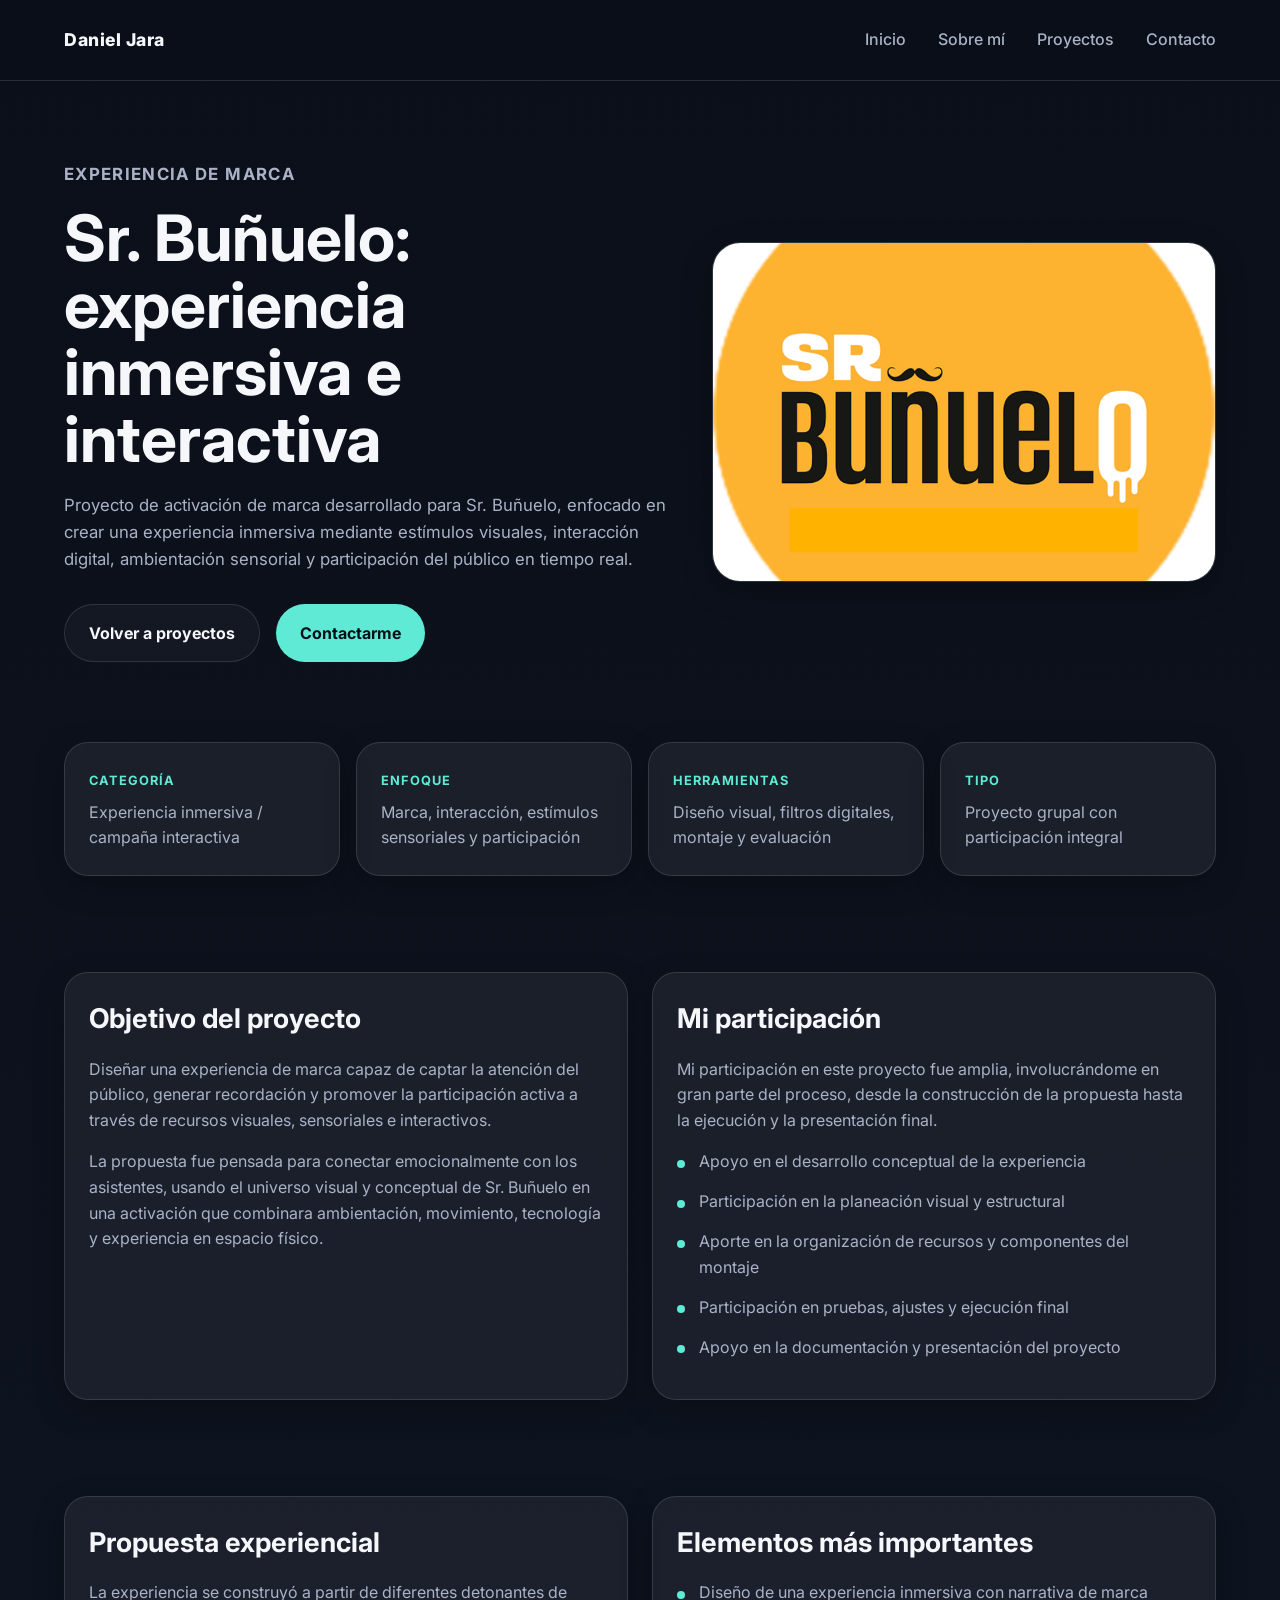
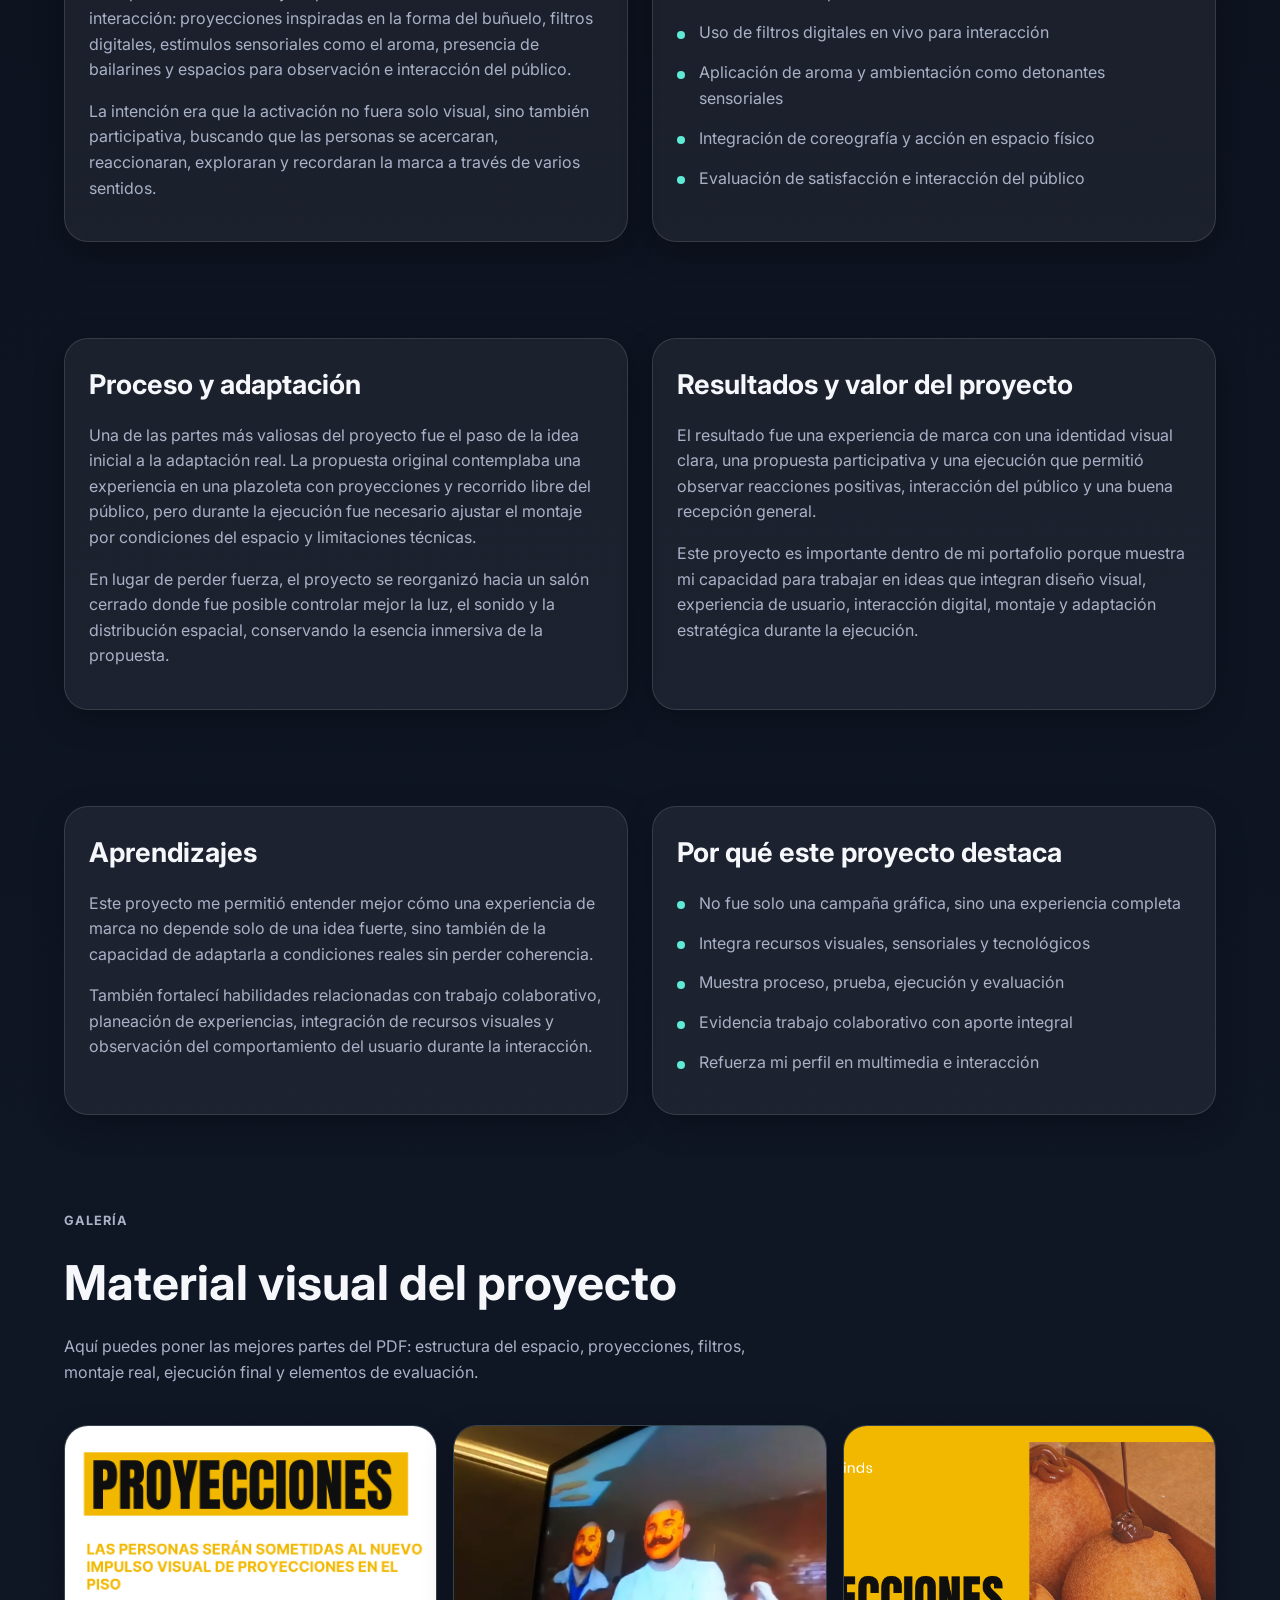
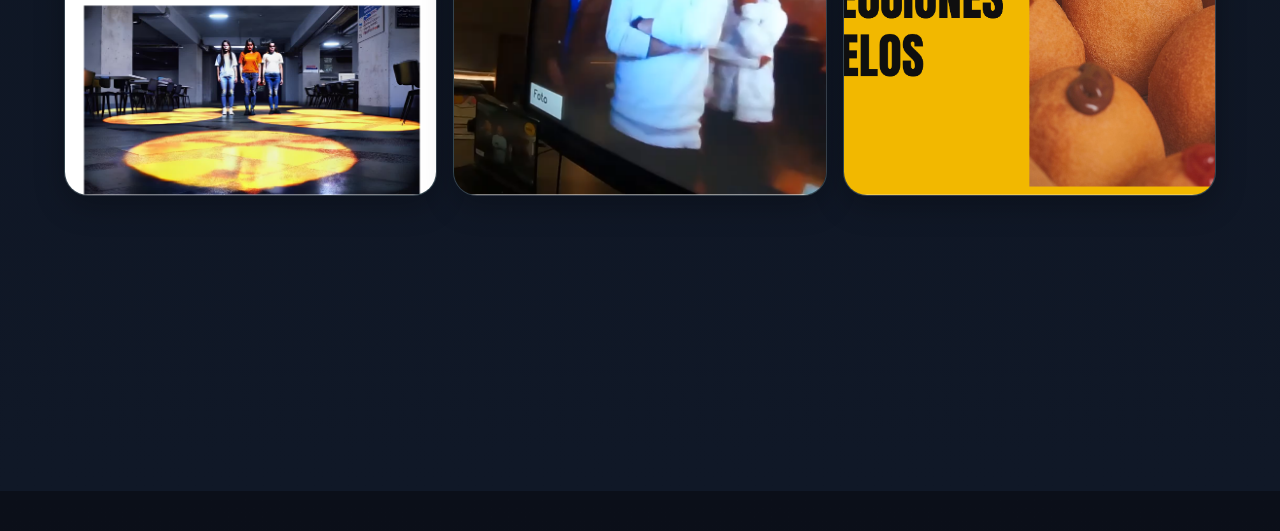
==== projects/bunuelo.html @ 16e4f206 "ssss" ====
<!DOCTYPE html>
<html lang="es">
<head>
  <meta charset="UTF-8" />
  <meta name="viewport" content="width=device-width, initial-scale=1.0" />
  <title>Experiencia inmersiva Sr. Buñuelo | Daniel Jara</title>
  <meta
    name="description"
    content="Proyecto de experiencia inmersiva para Sr. Buñuelo, enfocado en activación de marca, interacción digital, estímulos sensoriales y participación del público."
  />

  <link rel="preconnect" href="https://fonts.googleapis.com" />
  <link rel="preconnect" href="https://fonts.gstatic.com" crossorigin />
  <link
    href="https://fonts.googleapis.com/css2?family=Inter:wght@400;500;600;700;800&display=swap"
    rel="stylesheet"
  />

  <link rel="stylesheet" href="../css/styles.css" />
  <link rel="stylesheet" href="../css/project-detail.css" />
</head>
<body>
  <header class="header">
    <div class="container nav">
      <a href="../index.html" class="logo">Daniel Jara</a>

      <nav class="navbar" id="navbar">
        <a href="../index.html">Inicio</a>
        <a href="../about.html">Sobre mí</a>
        <a href="../projects.html">Proyectos</a>
        <a href="../contact.html">Contacto</a>
      </nav>

      <button class="menu-toggle" id="menu-toggle" aria-label="Abrir menú">
        ☰
      </button>
    </div>
  </header>

  <main>
    <section class="project-hero reveal">
      <div class="container project-hero-grid">
        <div class="project-hero-text">
          <p class="section-tag">Experiencia de marca</p>
          <h1>Sr. Buñuelo: experiencia inmersiva e interactiva</h1>
          <p>
            Proyecto de activación de marca desarrollado para Sr. Buñuelo,
            enfocado en crear una experiencia inmersiva mediante estímulos
            visuales, interacción digital, ambientación sensorial y participación
            del público en tiempo real.
          </p>

          <div class="hero-buttons">
            <a href="../projects.html" class="btn btn-secondary">Volver a proyectos</a>
            <a href="../contact.html" class="btn btn-primary">Contactarme</a>
          </div>
        </div>

        <div class="project-hero-visual float-soft">
          <img src="..\images\_Evaluación de la experiencia inmersiva (1).png" alt="Imagen principal del proyecto Sr. Buñuelo">
        </div>
      </div>
    </section>

    <section class="project-meta reveal">
      <div class="container meta-grid">
        <div class="meta-card">
          <span>Categoría</span>
          <p>Experiencia inmersiva / campaña interactiva</p>
        </div>
        <div class="meta-card">
          <span>Enfoque</span>
          <p>Marca, interacción, estímulos sensoriales y participación</p>
        </div>
        <div class="meta-card">
          <span>Herramientas</span>
          <p>Diseño visual, filtros digitales, montaje y evaluación</p>
        </div>
        <div class="meta-card">
          <span>Tipo</span>
          <p>Proyecto grupal con participación integral</p>
        </div>
      </div>
    </section>

    <section class="project-section reveal">
      <div class="container content-grid">
        <article class="content-card">
          <h2>Objetivo del proyecto</h2>
          <p>
            Diseñar una experiencia de marca capaz de captar la atención del
            público, generar recordación y promover la participación activa a
            través de recursos visuales, sensoriales e interactivos.
          </p>
          <p>
            La propuesta fue pensada para conectar emocionalmente con los
            asistentes, usando el universo visual y conceptual de Sr. Buñuelo en
            una activación que combinara ambientación, movimiento, tecnología y
            experiencia en espacio físico.
          </p>
        </article>

        <article class="content-card">
          <h2>Mi participación</h2>
          <p>
            Mi participación en este proyecto fue amplia, involucrándome en gran
            parte del proceso, desde la construcción de la propuesta hasta la
            ejecución y la presentación final.
          </p>
          <ul class="highlight-list">
            <li>Apoyo en el desarrollo conceptual de la experiencia</li>
            <li>Participación en la planeación visual y estructural</li>
            <li>Aporte en la organización de recursos y componentes del montaje</li>
            <li>Participación en pruebas, ajustes y ejecución final</li>
            <li>Apoyo en la documentación y presentación del proyecto</li>
          </ul>
        </article>
      </div>
    </section>

    <section class="project-section reveal">
      <div class="container content-grid">
        <article class="content-card">
          <h2>Propuesta experiencial</h2>
          <p>
            La experiencia se construyó a partir de diferentes detonantes de
            interacción: proyecciones inspiradas en la forma del buñuelo,
            filtros digitales, estímulos sensoriales como el aroma, presencia de
            bailarines y espacios para observación e interacción del público.
          </p>
          <p>
            La intención era que la activación no fuera solo visual, sino también
            participativa, buscando que las personas se acercaran, reaccionaran,
            exploraran y recordaran la marca a través de varios sentidos.
          </p>
        </article>

        <article class="content-card">
          <h2>Elementos más importantes</h2>
          <ul class="highlight-list">
            <li>Diseño de una experiencia inmersiva con narrativa de marca</li>
            <li>Uso de filtros digitales en vivo para interacción</li>
            <li>Aplicación de aroma y ambientación como detonantes sensoriales</li>
            <li>Integración de coreografía y acción en espacio físico</li>
            <li>Evaluación de satisfacción e interacción del público</li>
          </ul>
        </article>
      </div>
    </section>

    <section class="project-section reveal">
      <div class="container content-grid">
        <article class="content-card">
          <h2>Proceso y adaptación</h2>
          <p>
            Una de las partes más valiosas del proyecto fue el paso de la idea
            inicial a la adaptación real. La propuesta original contemplaba una
            experiencia en una plazoleta con proyecciones y recorrido libre del
            público, pero durante la ejecución fue necesario ajustar el montaje
            por condiciones del espacio y limitaciones técnicas.
          </p>
          <p>
            En lugar de perder fuerza, el proyecto se reorganizó hacia un salón
            cerrado donde fue posible controlar mejor la luz, el sonido y la
            distribución espacial, conservando la esencia inmersiva de la
            propuesta.
          </p>
        </article>

        <article class="content-card">
          <h2>Resultados y valor del proyecto</h2>
          <p>
            El resultado fue una experiencia de marca con una identidad visual
            clara, una propuesta participativa y una ejecución que permitió
            observar reacciones positivas, interacción del público y una buena
            recepción general.
          </p>
          <p>
            Este proyecto es importante dentro de mi portafolio porque muestra mi
            capacidad para trabajar en ideas que integran diseño visual,
            experiencia de usuario, interacción digital, montaje y adaptación
            estratégica durante la ejecución.
          </p>
        </article>
      </div>
    </section>

    <section class="project-section reveal">
      <div class="container content-grid">
        <article class="content-card">
          <h2>Aprendizajes</h2>
          <p>
            Este proyecto me permitió entender mejor cómo una experiencia de
            marca no depende solo de una idea fuerte, sino también de la
            capacidad de adaptarla a condiciones reales sin perder coherencia.
          </p>
          <p>
            También fortalecí habilidades relacionadas con trabajo colaborativo,
            planeación de experiencias, integración de recursos visuales y
            observación del comportamiento del usuario durante la interacción.
          </p>
        </article>

        <article class="content-card">
          <h2>Por qué este proyecto destaca</h2>
          <ul class="highlight-list">
            <li>No fue solo una campaña gráfica, sino una experiencia completa</li>
            <li>Integra recursos visuales, sensoriales y tecnológicos</li>
            <li>Muestra proceso, prueba, ejecución y evaluación</li>
            <li>Evidencia trabajo colaborativo con aporte integral</li>
            <li>Refuerza mi perfil en multimedia e interacción</li>
          </ul>
        </article>
      </div>
    </section>

    <section class="project-gallery reveal">
      <div class="container">
        <div class="section-header">
          <p class="section-tag">Galería</p>
          <h2>Material visual del proyecto</h2>
          <p>
            Aquí puedes poner las mejores partes del PDF: estructura del espacio,
            proyecciones, filtros, montaje real, ejecución final y elementos de
            evaluación.
          </p>
        </div>

        <div class="gallery-grid">
          <div class="gallery-card">
            <img src="..\images\_Evaluación de la experiencia inmersiva (6).png" alt="Estructura y flujo del espacio del proyecto Sr. Buñuelo">
          </div>

          <div class="gallery-card">
            <img src="..\images\_Evaluación de la experiencia inmersiva (3).png" alt="Filtros e interacción del público en la experiencia Sr. Buñuelo">
          </div>

          <div class="gallery-card">
            <img src="..\images\_Evaluación de la experiencia inmersiva (5).png" alt="Montaje y ejecución final del proyecto Sr. Buñuelo">
          </div>
        </div>
      </div>
    </section>

    <section class="project-nav reveal">
      <div class="container project-nav-box">
        <div>
          <p class="section-tag">Portafolio</p>
          <h2>Explora más proyectos de mi trabajo digital y visual</h2>
        </div>
        <a href="../projects.html" class="btn btn-primary">Ver todos</a>
      </div>
    </section>
  </main>

  <script src="../js/main.js"></script>
</body>
</html>
---- css/styles.css ----
:root {
  --bg: #0b0f19;
  --bg-soft: #121826;
  --card: rgba(255, 255, 255, 0.06);
  --card-solid: #161d2d;
  --text: #f5f7fb;
  --text-soft: #a9b2c7;
  --accent: #5eead4;
  --accent-strong: #2dd4bf;
  --border: rgba(255, 255, 255, 0.12);
  --shadow: 0 10px 30px rgba(0, 0, 0, 0.25);
  --radius: 20px;
  --max-width: 1200px;
}

* {
  margin: 0;
  padding: 0;
  box-sizing: border-box;
}

html {
  scroll-behavior: smooth;
}

body {
  font-family: "Inter", sans-serif;
  background: linear-gradient(180deg, #0b0f19 0%, #101827 100%);
  color: var(--text);
  line-height: 1.6;
}

a {
  text-decoration: none;
  color: inherit;
}

img {
  max-width: 100%;
  display: block;
}

.container {
  width: min(90%, var(--max-width));
  margin: 0 auto;
}

.header {
  position: sticky;
  top: 0;
  z-index: 1000;
  backdrop-filter: blur(16px);
  background: rgba(11, 15, 25, 0.75);
  border-bottom: 1px solid var(--border);
}

.nav {
  display: flex;
  align-items: center;
  justify-content: space-between;
  min-height: 80px;
}

.logo {
  font-size: 1.1rem;
  font-weight: 800;
  letter-spacing: 0.5px;
}

.navbar {
  display: flex;
  gap: 2rem;
}

.navbar a {
  color: var(--text-soft);
  font-weight: 500;
  transition: 0.3s ease;
}

.navbar a:hover {
  color: var(--text);
}

.menu-toggle {
  display: none;
  background: transparent;
  border: none;
  color: var(--text);
  font-size: 1.8rem;
  cursor: pointer;
}

.hero {
  padding: 6rem 0 4rem;
}

.hero-content {
  display: grid;
  grid-template-columns: 1.2fr 0.8fr;
  gap: 3rem;
  align-items: center;
  min-height: 78vh;
}

.tag,
.section-tag,
.small-label {
  color: var(--accent);
  font-weight: 700;
  letter-spacing: 0.08em;
  text-transform: uppercase;
  font-size: 0.8rem;
}

.hero h1 {
  font-size: clamp(2.5rem, 5vw, 4.5rem);
  line-height: 1.05;
  margin: 1rem 0 1.5rem;
  max-width: 800px;
}

.hero h1 span {
  color: var(--accent);
}

.hero-description {
  font-size: 1.05rem;
  color: var(--text-soft);
  max-width: 620px;
}

.hero-buttons {
  display: flex;
  gap: 1rem;
  margin-top: 2rem;
  flex-wrap: wrap;
}

.btn {
  display: inline-flex;
  align-items: center;
  justify-content: center;
  padding: 0.95rem 1.5rem;
  border-radius: 999px;
  font-weight: 700;
  transition: 0.3s ease;
}

.btn-primary {
  background: var(--accent);
  color: #071018;
}

.btn-primary:hover {
  background: var(--accent-strong);
  transform: translateY(-2px);
}

.btn-secondary {
  border: 1px solid var(--border);
  color: var(--text);
  background: rgba(255, 255, 255, 0.03);
}

.btn-secondary:hover {
  border-color: var(--accent);
  color: var(--accent);
}

.hero-visual {
  display: flex;
  justify-content: center;
}

.glass-card {
  width: 100%;
  max-width: 380px;
  padding: 2rem;
  border-radius: 28px;
  background: linear-gradient(
    180deg,
    rgba(255, 255, 255, 0.08),
    rgba(255, 255, 255, 0.03)
  );
  border: 1px solid var(--border);
  box-shadow: var(--shadow);
}

.glass-card h2 {
  font-size: 1.8rem;
  margin: 0.8rem 0;
}

.glass-card p:last-child {
  color: var(--text-soft);
}

.featured-projects,
.skills,
.cta,
.about-preview {
  padding: 5rem 0;
}

.section-header {
  max-width: 700px;
  margin-bottom: 2.5rem;
}

.section-header h2 {
  font-size: clamp(2rem, 4vw, 3rem);
  margin: 0.8rem 0;
}

.section-header p {
  color: var(--text-soft);
}

.projects-grid {
  display: grid;
  grid-template-columns: repeat(3, 1fr);
  gap: 1.5rem;
}

.project-card {
  background: var(--card);
  border: 1px solid var(--border);
  border-radius: var(--radius);
  padding: 1.6rem;
  transition: 0.3s ease;
}

.project-card:hover {
  transform: translateY(-6px);
  border-color: rgba(94, 234, 212, 0.4);
}

.project-category {
  display: inline-block;
  margin-bottom: 1rem;
  color: var(--accent);
  font-size: 0.85rem;
  font-weight: 700;
}

.project-card h3 {
  font-size: 1.4rem;
  margin-bottom: 0.8rem;
}

.project-card p {
  color: var(--text-soft);
  margin-bottom: 1.2rem;
}

.project-card a {
  color: var(--accent);
  font-weight: 700;
}

.about-preview-content {
  display: grid;
  grid-template-columns: 1fr 1fr;
  gap: 2rem;
  align-items: start;
}

.about-preview h2 {
  font-size: clamp(1.8rem, 4vw, 2.8rem);
}

.about-preview p {
  color: var(--text-soft);
  margin-bottom: 1rem;
}

.text-link {
  color: var(--accent);
  font-weight: 700;
}

.skills-grid {
  display: grid;
  grid-template-columns: repeat(4, 1fr);
  gap: 1.2rem;
}

.skill-box {
  background: var(--card);
  border: 1px solid var(--border);
  padding: 1.5rem;
  border-radius: var(--radius);
}

.skill-box h3 {
  margin-bottom: 0.8rem;
}

.skill-box p {
  color: var(--text-soft);
}

.cta-box {
  display: flex;
  align-items: center;
  justify-content: space-between;
  gap: 2rem;
  padding: 2rem;
  background: var(--card);
  border: 1px solid var(--border);
  border-radius: 28px;
}

.cta-box h2 {
  font-size: clamp(1.6rem, 3vw, 2.4rem);
  margin-top: 0.5rem;
}

@media (max-width: 992px) {
  .hero-content,
  .about-preview-content,
  .projects-grid,
  .skills-grid,
  .cta-box {
    grid-template-columns: 1fr;
    flex-direction: column;
  }

  .projects-grid {
    display: grid;
  }

  .skills-grid {
    display: grid;
    grid-template-columns: repeat(2, 1fr);
  }

  .hero {
    padding-top: 4rem;
  }

  .hero-content {
    min-height: auto;
  }
}

@media (max-width: 768px) {
  .navbar {
    position: absolute;
    top: 80px;
    right: 5%;
    width: 220px;
    background: #121826;
    border: 1px solid var(--border);
    border-radius: 16px;
    padding: 1rem;
    display: none;
    flex-direction: column;
    gap: 1rem;
  }

  .navbar.active {
    display: flex;
  }

  .menu-toggle {
    display: block;
  }

  .hero h1 {
    font-size: 2.5rem;
  }

  .skills-grid {
    grid-template-columns: 1fr;
  }

  .hero-buttons {
    flex-direction: column;
    align-items: stretch;
  }

  .btn {
    width: 100%;
  }
}
.page-hero {
  padding: 5rem 0 3rem;
}

.page-hero-content {
  max-width: 850px;
}

.page-hero-content h1 {
  font-size: clamp(2.4rem, 5vw, 4.2rem);
  line-height: 1.05;
  margin: 1rem 0 1.2rem;
}

.page-hero-content p:last-child {
  color: var(--text-soft);
  font-size: 1.05rem;
}

.profile-section,
.journey-section,
.tools-section,
.mini-cta {
  padding: 4rem 0;
}

.profile-grid {
  display: grid;
  grid-template-columns: 1fr 1fr;
  gap: 1.5rem;
}

.profile-card,
.journey-card,
.tool-card,
.mini-cta-box {
  background: var(--card);
  border: 1px solid var(--border);
  border-radius: 24px;
  padding: 1.8rem;
}

.profile-card h2,
.tool-card h3,
.journey-card h3 {
  margin: 0.8rem 0 1rem;
}

.profile-card p {
  color: var(--text-soft);
  margin-bottom: 1rem;
}

.custom-list {
  list-style: none;
  padding-left: 0;
}

.custom-list li {
  position: relative;
  padding-left: 1.4rem;
  margin-bottom: 0.9rem;
  color: var(--text-soft);
}

.custom-list li::before {
  content: "";
  position: absolute;
  left: 0;
  top: 0.65rem;
  width: 8px;
  height: 8px;
  border-radius: 50%;
  background: var(--accent);
}

.journey-grid,
.tools-grid {
  display: grid;
  grid-template-columns: repeat(3, 1fr);
  gap: 1.2rem;
}

.journey-label {
  display: inline-block;
  margin-bottom: 1rem;
  color: var(--accent);
  font-size: 0.85rem;
  font-weight: 700;
}

.journey-card p,
.tool-card p {
  color: var(--text-soft);
}

.tools-grid {
  grid-template-columns: repeat(4, 1fr);
}

.mini-cta-box {
  display: flex;
  justify-content: space-between;
  align-items: center;
  gap: 2rem;
}

.mini-cta-box h2 {
  font-size: clamp(1.5rem, 3vw, 2.3rem);
  margin-top: 0.6rem;
}

@media (max-width: 992px) {
  .profile-grid,
  .journey-grid,
  .tools-grid {
    grid-template-columns: 1fr;
  }

  .mini-cta-box {
    flex-direction: column;
    align-items: flex-start;
  }
}
.page-hero {
  padding: 5rem 0 3rem;
}

.page-hero-content {
  max-width: 900px;
}

.page-hero-content h1 {
  font-size: clamp(2.4rem, 5vw, 4.2rem);
  line-height: 1.05;
  margin: 1rem 0 1.2rem;
}

.page-hero-content p:last-child {
  color: var(--text-soft);
  font-size: 1.05rem;
}

.projects-page-section {
  padding: 2rem 0 5rem;
}

.filters {
  display: flex;
  flex-wrap: wrap;
  gap: 0.8rem;
  margin-bottom: 2rem;
}

.filter-btn {
  background: rgba(255, 255, 255, 0.04);
  border: 1px solid var(--border);
  color: var(--text);
  padding: 0.8rem 1.1rem;
  border-radius: 999px;
  cursor: pointer;
  font-family: inherit;
  font-weight: 600;
  transition: 0.3s ease;
}

.filter-btn:hover,
.filter-btn.active {
  border-color: rgba(94, 234, 212, 0.5);
  color: var(--accent);
}

.project-list {
  display: flex;
  flex-direction: column;
  gap: 1.5rem;
}

.project-item {
  display: grid;
  grid-template-columns: 1.1fr 0.9fr;
  gap: 1.5rem;
  align-items: center;
  background: var(--card);
  border: 1px solid var(--border);
  border-radius: 26px;
  padding: 1.5rem;
  overflow: hidden;
}

.project-item-content h2 {
  font-size: 2rem;
  margin: 0.7rem 0 1rem;
}

.project-item-content p {
  color: var(--text-soft);
  margin-bottom: 1rem;
  max-width: 650px;
}

.project-type {
  display: inline-block;
  color: var(--accent);
  font-size: 0.85rem;
  font-weight: 700;
  text-transform: uppercase;
  letter-spacing: 0.08em;
}

.project-tags {
  display: flex;
  flex-wrap: wrap;
  gap: 0.7rem;
  margin-bottom: 1.3rem;
}

.project-tags span {
  background: rgba(255, 255, 255, 0.05);
  border: 1px solid var(--border);
  padding: 0.5rem 0.8rem;
  border-radius: 999px;
  color: var(--text-soft);
  font-size: 0.9rem;
}

.project-item-visual {
  min-height: 250px;
  border-radius: 20px;
  background: linear-gradient(
    135deg,
    rgba(94, 234, 212, 0.22),
    rgba(255, 255, 255, 0.04)
  );
  border: 1px solid rgba(255, 255, 255, 0.08);
}

@media (max-width: 992px) {
  .project-item {
    grid-template-columns: 1fr;
  }

  .project-item-content h2 {
    font-size: 1.7rem;
  }
}
.page-hero {
  padding: 5rem 0 3rem;
}

.page-hero-content {
  max-width: 850px;
}

.page-hero-content h1 {
  font-size: clamp(2.4rem, 5vw, 4.2rem);
  line-height: 1.05;
  margin: 1rem 0 1.2rem;
}

.page-hero-content p:last-child {
  color: var(--text-soft);
  font-size: 1.05rem;
}

.contact-section,
.contact-cta {
  padding: 4rem 0;
}

.contact-grid {
  display: grid;
  grid-template-columns: 0.95fr 1.05fr;
  gap: 1.5rem;
  align-items: start;
}

.contact-info,
.contact-form-box,
.contact-cta-box {
  background: var(--card);
  border: 1px solid var(--border);
  border-radius: 26px;
  padding: 1.8rem;
  box-shadow: var(--shadow);
}

.contact-info h2,
.contact-form-box h2 {
  margin: 0.8rem 0 1rem;
}

.contact-text {
  color: var(--text-soft);
  margin-bottom: 1.5rem;
}

.info-list {
  display: grid;
  gap: 1rem;
}

.info-card {
  padding: 1rem 1.1rem;
  border-radius: 18px;
  background: rgba(255, 255, 255, 0.04);
  border: 1px solid var(--border);
  transition: 0.3s ease;
}

.info-card:hover {
  transform: translateY(-4px);
  border-color: rgba(94, 234, 212, 0.45);
}

.info-card span {
  display: inline-block;
  margin-bottom: 0.4rem;
  color: var(--accent);
  font-size: 0.85rem;
  font-weight: 700;
  text-transform: uppercase;
  letter-spacing: 0.08em;
}

.info-card p {
  color: var(--text-soft);
  word-break: break-word;
}

.contact-form {
  display: grid;
  gap: 1rem;
  margin-top: 1rem;
}

.form-group {
  display: grid;
  gap: 0.45rem;
}

.form-group label {
  font-weight: 600;
  color: var(--text);
}

.form-group input,
.form-group textarea {
  width: 100%;
  padding: 1rem 1rem;
  border-radius: 16px;
  border: 1px solid var(--border);
  background: rgba(255, 255, 255, 0.04);
  color: var(--text);
  font-family: inherit;
  font-size: 1rem;
  outline: none;
  transition: 0.3s ease;
}

.form-group input::placeholder,
.form-group textarea::placeholder {
  color: #7f8aa3;
}

.form-group input:focus,
.form-group textarea:focus {
  border-color: rgba(94, 234, 212, 0.7);
  box-shadow: 0 0 0 4px rgba(94, 234, 212, 0.08);
}

.contact-cta-box {
  display: flex;
  justify-content: space-between;
  align-items: center;
  gap: 2rem;
}

.contact-cta-box h2 {
  font-size: clamp(1.5rem, 3vw, 2.3rem);
  margin-top: 0.6rem;
}

@media (max-width: 992px) {
  .contact-grid {
    grid-template-columns: 1fr;
  }

  .contact-cta-box {
    flex-direction: column;
    align-items: flex-start;
  }
}
.fade-up {
  animation: fadeUp 0.9s ease forwards;
}

.float-soft {
  animation: floatSoft 4s ease-in-out infinite;
}

.reveal {
  opacity: 0;
  transform: translateY(40px);
  transition: opacity 0.9s ease, transform 0.9s ease;
}

.reveal.visible {
  opacity: 1;
  transform: translateY(0);
}

.header.scrolled {
  background: rgba(8, 11, 20, 0.92);
  box-shadow: 0 10px 30px rgba(0, 0, 0, 0.18);
}

.logo,
.navbar a,
.btn,
.project-card,
.skill-box,
.glass-card,
.project-item,
.profile-card,
.journey-card,
.tool-card,
.info-card,
.contact-form-box,
.contact-info {
  transition:
    transform 0.35s ease,
    border-color 0.35s ease,
    background 0.35s ease,
    box-shadow 0.35s ease,
    color 0.35s ease;
}

.glass-card:hover,
.project-card:hover,
.skill-box:hover,
.project-item:hover,
.profile-card:hover,
.journey-card:hover,
.tool-card:hover,
.contact-form-box:hover,
.contact-info:hover {
  transform: translateY(-6px);
  box-shadow: 0 18px 40px rgba(0, 0, 0, 0.22);
}

.hero-text {
  animation: fadeUp 0.9s ease forwards;
}

.hero-visual {
  animation: fadeUp 1.1s ease forwards;
}

.glass-card {
  position: relative;
  overflow: hidden;
}

.glass-card::before,
.project-item-visual::before {
  content: "";
  position: absolute;
  inset: -30%;
  background: radial-gradient(
    circle,
    rgba(94, 234, 212, 0.18) 0%,
    rgba(94, 234, 212, 0) 60%
  );
  animation: pulseGlow 5s linear infinite;
  pointer-events: none;
}

.project-item-visual {
  position: relative;
  overflow: hidden;
}

.project-card,
.skill-box,
.project-item,
.profile-card,
.journey-card,
.tool-card,
.info-card,
.contact-form-box,
.contact-info {
  backdrop-filter: blur(10px);
}

@keyframes fadeUp {
  from {
    opacity: 0;
    transform: translateY(35px);
  }
  to {
    opacity: 1;
    transform: translateY(0);
  }
}

@keyframes floatSoft {
  0%,
  100% {
    transform: translateY(0px);
  }
  50% {
    transform: translateY(-12px);
  }
}

@keyframes pulseGlow {
  0% {
    transform: translateX(-10%) translateY(-10%) scale(1);
  }
  50% {
    transform: translateX(10%) translateY(10%) scale(1.08);
  }
  100% {
    transform: translateX(-10%) translateY(-10%) scale(1);
  }
}
---- css/project-detail.css ----
.project-hero {
  padding: 5rem 0 3rem;
}

.project-hero-grid {
  display: grid;
  grid-template-columns: 1.1fr 0.9fr;
  gap: 2rem;
  align-items: center;
}

.project-hero-text h1 {
  font-size: clamp(2.5rem, 5vw, 4.3rem);
  line-height: 1.05;
  margin: 1rem 0 1.2rem;
}

.project-hero-text p {
  color: var(--text-soft);
  max-width: 680px;
  font-size: 1.05rem;
}

.project-hero-visual {
  min-height: 340px;
  border-radius: 28px;
  background: linear-gradient(
    135deg,
    rgba(94, 234, 212, 0.22),
    rgba(255, 255, 255, 0.04)
  );
  border: 1px solid var(--border);
  box-shadow: var(--shadow);
  position: relative;
  overflow: hidden;
}

.project-hero-visual::before {
  display: none;
}

.project-meta,
.project-section,
.project-gallery,
.project-nav {
  padding: 2rem 0 4rem;
}

.meta-grid {
  display: grid;
  grid-template-columns: repeat(4, 1fr);
  gap: 1rem;
}

.meta-card,
.content-card,
.gallery-card,
.project-nav-box {
  background: var(--card);
  border: 1px solid var(--border);
  border-radius: 24px;
  padding: 1.5rem;
  box-shadow: var(--shadow);
}

.meta-card span {
  display: inline-block;
  margin-bottom: 0.5rem;
  color: var(--accent);
  font-size: 0.8rem;
  font-weight: 700;
  text-transform: uppercase;
  letter-spacing: 0.08em;
}

.meta-card p {
  color: var(--text-soft);
}

.content-grid {
  display: grid;
  grid-template-columns: 1fr 1fr;
  gap: 1.5rem;
}

.content-card h2 {
  margin-bottom: 1rem;
  font-size: 1.7rem;
}

.content-card p {
  color: var(--text-soft);
  margin-bottom: 1rem;
}

.highlight-list {
  list-style: none;
  padding-left: 0;
}

.highlight-list li {
  position: relative;
  padding-left: 1.4rem;
  margin-bottom: 0.9rem;
  color: var(--text-soft);
}

.highlight-list li::before {
  content: "";
  position: absolute;
  left: 0;
  top: 0.65rem;
  width: 8px;
  height: 8px;
  border-radius: 50%;
  background: var(--accent);
}

.gallery-grid {
  display: grid;
  grid-template-columns: repeat(3, 1fr);
  gap: 1rem;
}

.gallery-card {
  min-height: 220px;
  background: linear-gradient(
    135deg,
    rgba(255, 255, 255, 0.06),
    rgba(94, 234, 212, 0.1)
  );
}

.gallery-card span {
  color: var(--text-soft);
  font-size: 0.95rem;
}

.project-nav-box {
  display: flex;
  justify-content: space-between;
  align-items: center;
  gap: 2rem;
}

.project-nav-box h2 {
  font-size: clamp(1.5rem, 3vw, 2.2rem);
  margin-top: 0.5rem;
}

@media (max-width: 992px) {
  .project-hero-grid,
  .meta-grid,
  .content-grid,
  .gallery-grid {
    grid-template-columns: 1fr;
  }

  .project-nav-box {
    flex-direction: column;
    align-items: flex-start;
  }
}
.gallery-card {
  min-height: 220px;
  background: linear-gradient(
    135deg,
    rgba(255, 255, 255, 0.06),
    rgba(94, 234, 212, 0.1)
  );
  overflow: hidden;
  padding: 0;
}

.gallery-card img {
  width: 100%;
  height: 100%;
  min-height: 220px;
  object-fit: cover;
  display: block;
  transition: transform 0.4s ease;
}

.gallery-card:hover img {
  transform: scale(1.04);
}
.project-hero-visual {
  min-height: 340px;
  height: 340px;
  border-radius: 28px;
  border: 1px solid var(--border);
  box-shadow: var(--shadow);
  position: relative;
  overflow: hidden;
  background: #0f1724;
}

.project-hero-visual img {
  width: 100%;
  height: 100%;
  min-height: 100%;
  object-fit: cover;
  object-position: center;
  display: block;
}
.project-item-visual {
  min-height: 250px;
  border-radius: 20px;
  background: linear-gradient(
    135deg,
    rgba(94, 234, 212, 0.22),
    rgba(255, 255, 255, 0.04)
  );
  border: 1px solid rgba(255, 255, 255, 0.08);
  overflow: hidden;
  position: relative;
}

.project-item-visual img {
  width: 100%;
  height: 100%;
  min-height: 250px;
  object-fit: cover;
  display: block;
  transition: transform 0.4s ease;
}

.project-item:hover .project-item-visual img {
  transform: scale(1.04);
}
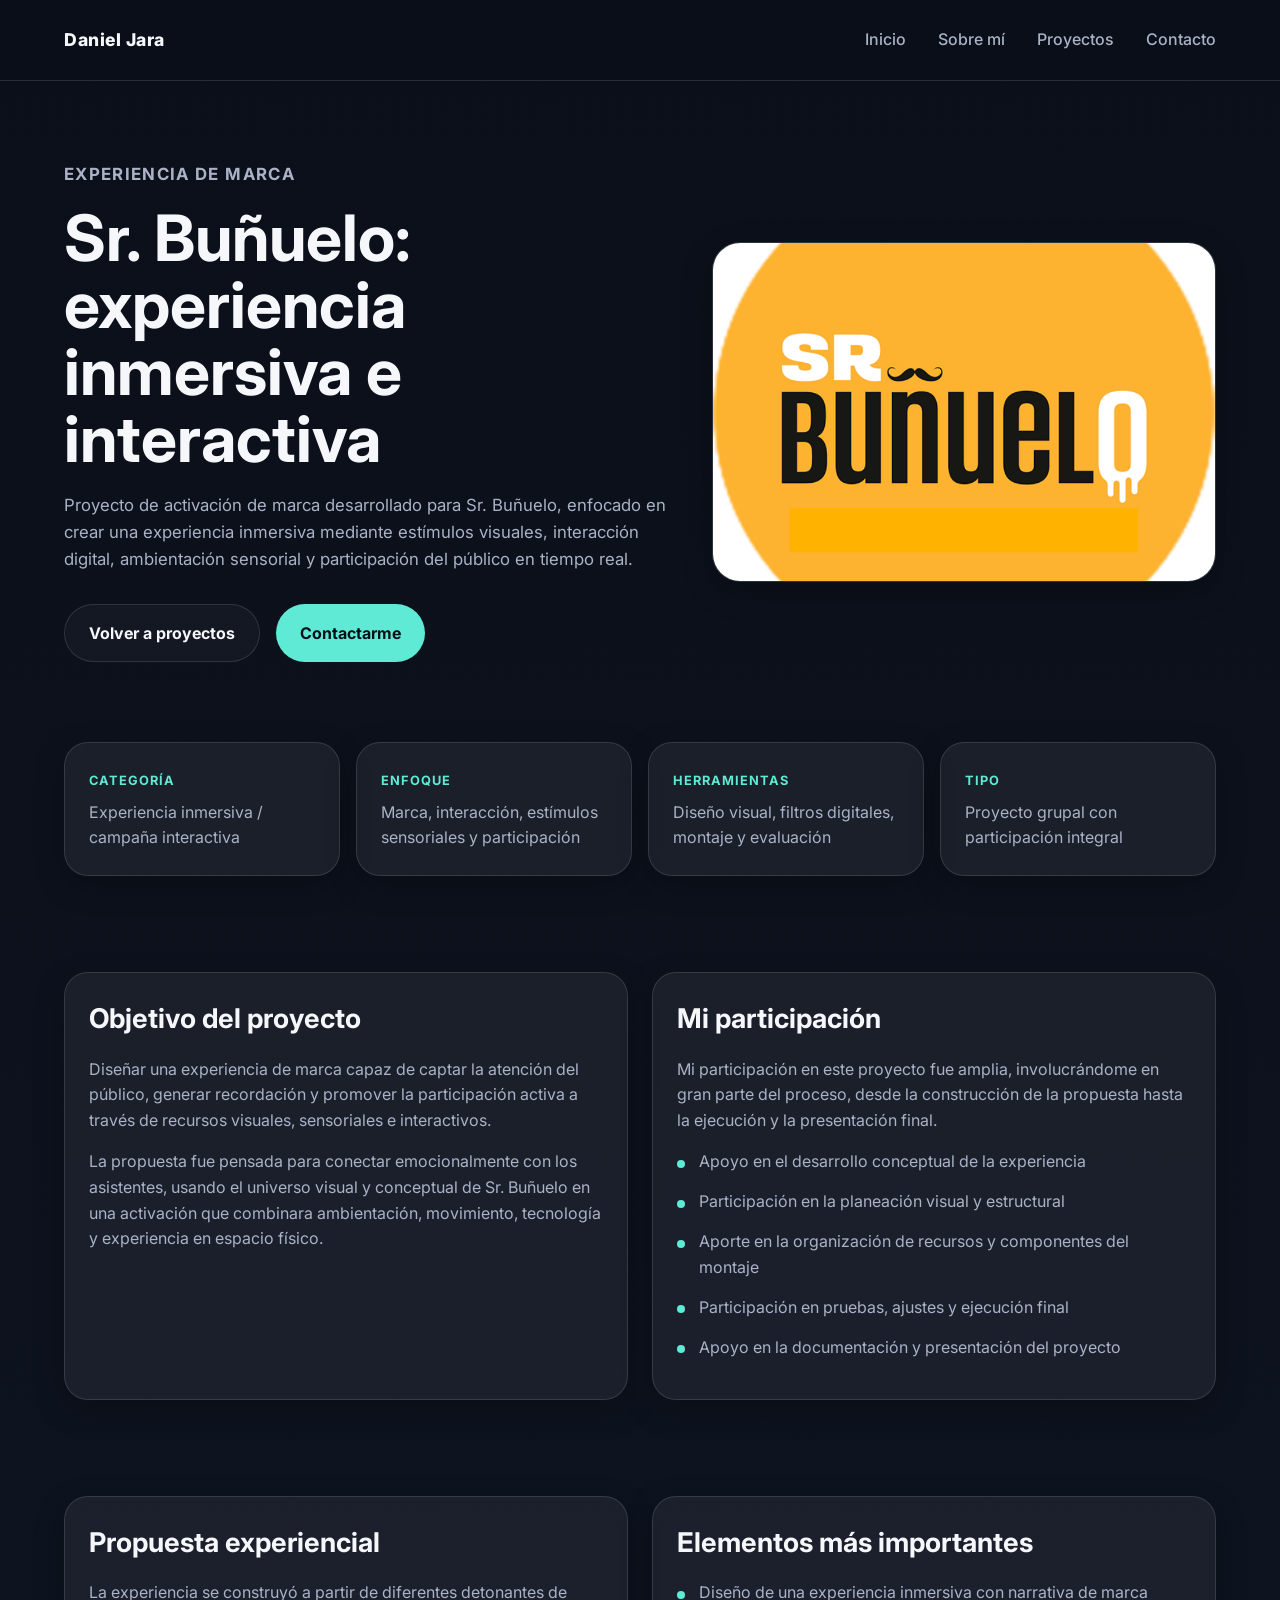
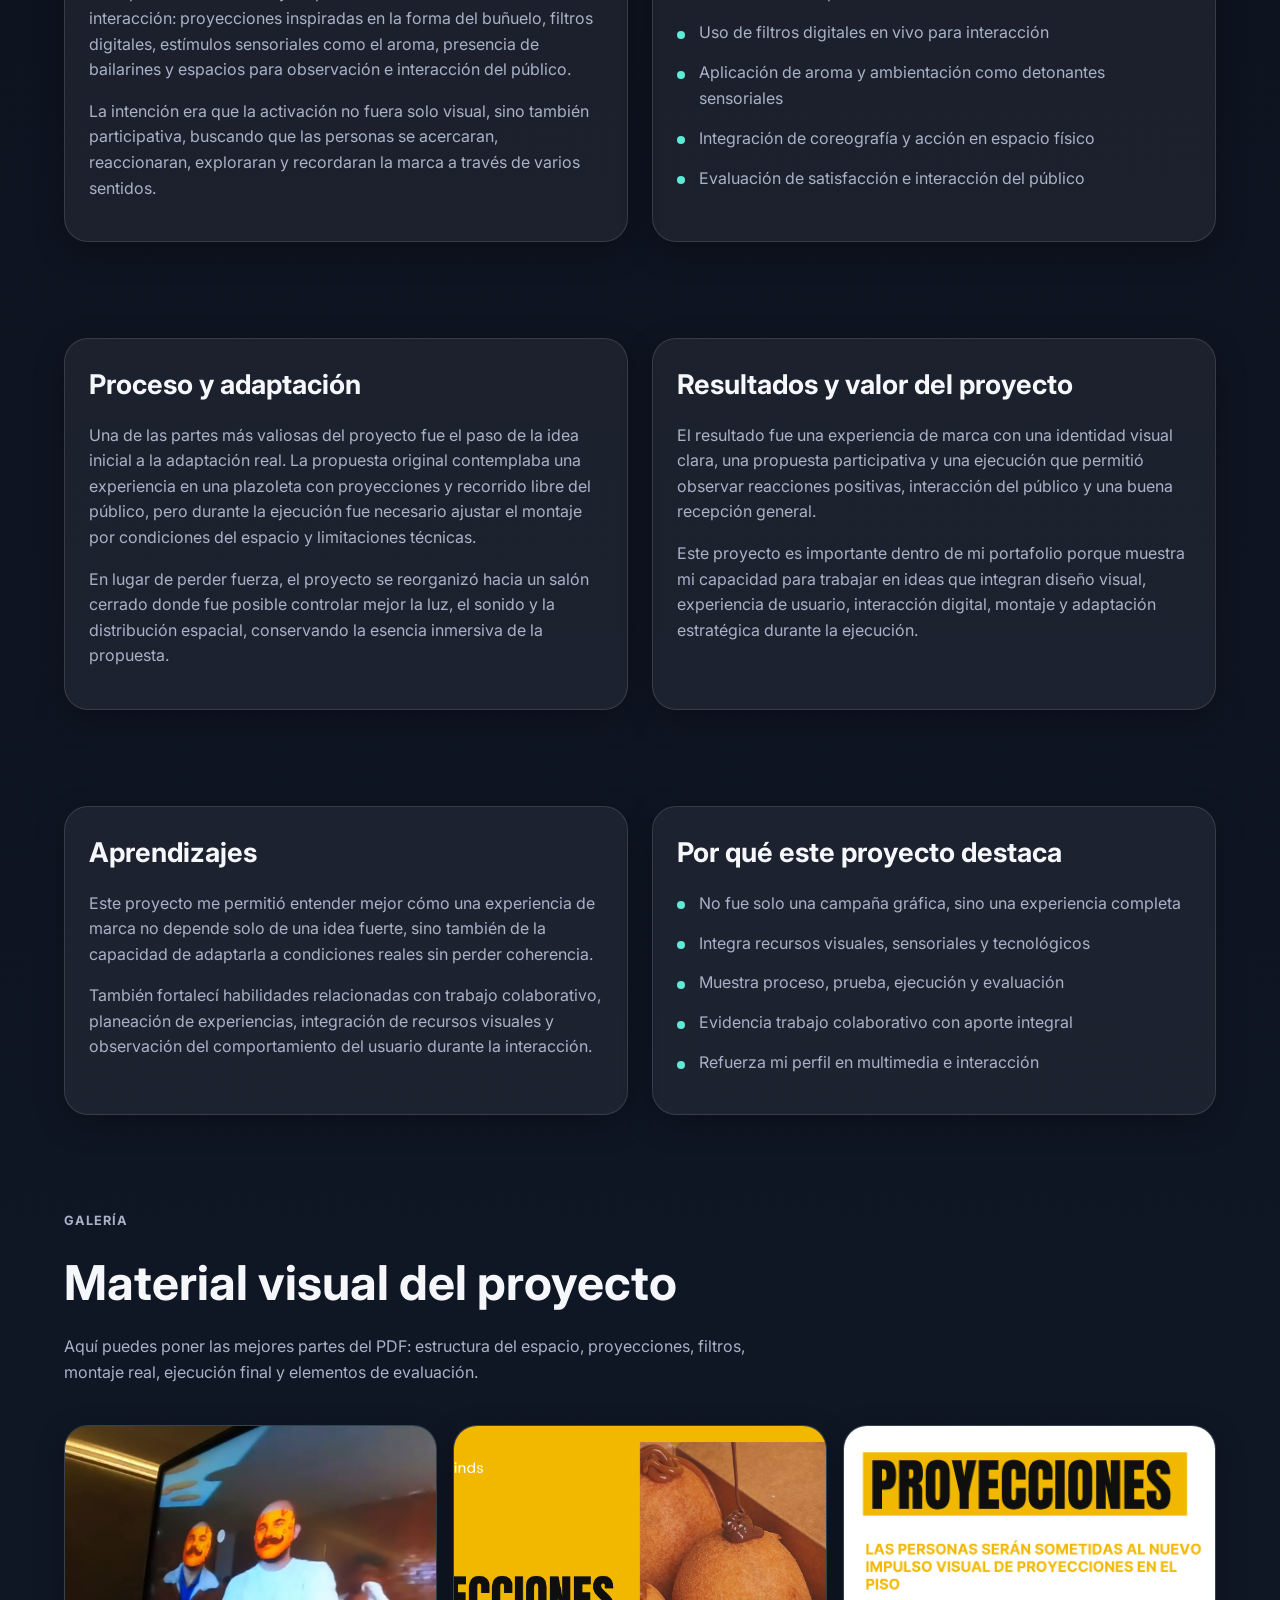
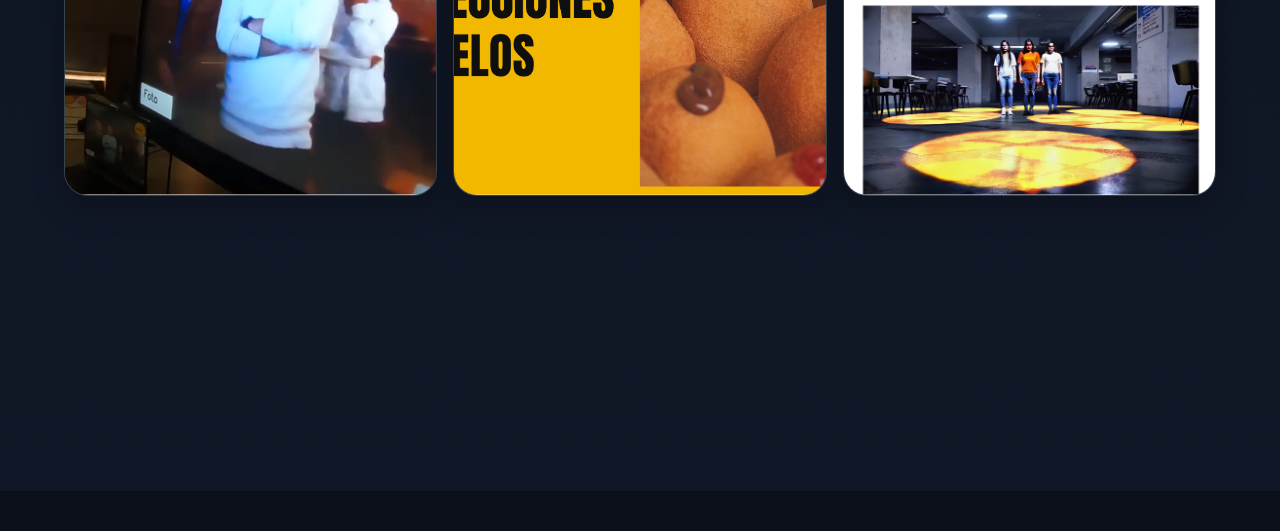
==== commit eccf8377: "actu" ====
--- a/projects/bunuelo.html
+++ b/projects/bunuelo.html
@@ -57,7 +57,7 @@
         </div>
 
         <div class="project-hero-visual float-soft">
-          <img src="..\images\_Evaluación de la experiencia inmersiva (1).png" alt="Imagen principal del proyecto Sr. Buñuelo">
+          <img src="..\images\buñuelo.png" alt="Imagen principal del proyecto Sr. Buñuelo">
         </div>
       </div>
     </section>
@@ -228,15 +228,15 @@
 
         <div class="gallery-grid">
           <div class="gallery-card">
-            <img src="..\images\_Evaluación de la experiencia inmersiva (6).png" alt="Estructura y flujo del espacio del proyecto Sr. Buñuelo">
+            <img src="..\images\buñuelo1.png" alt="Estructura y flujo del espacio del proyecto Sr. Buñuelo">
           </div>
 
           <div class="gallery-card">
-            <img src="..\images\_Evaluación de la experiencia inmersiva (3).png" alt="Filtros e interacción del público en la experiencia Sr. Buñuelo">
+            <img src="..\images\buñuelo2.png" alt="Filtros e interacción del público en la experiencia Sr. Buñuelo">
           </div>
 
           <div class="gallery-card">
-            <img src="..\images\_Evaluación de la experiencia inmersiva (5).png" alt="Montaje y ejecución final del proyecto Sr. Buñuelo">
+            <img src="..\images\buñuelo3.png" alt="Montaje y ejecución final del proyecto Sr. Buñuelo">
           </div>
         </div>
       </div>
